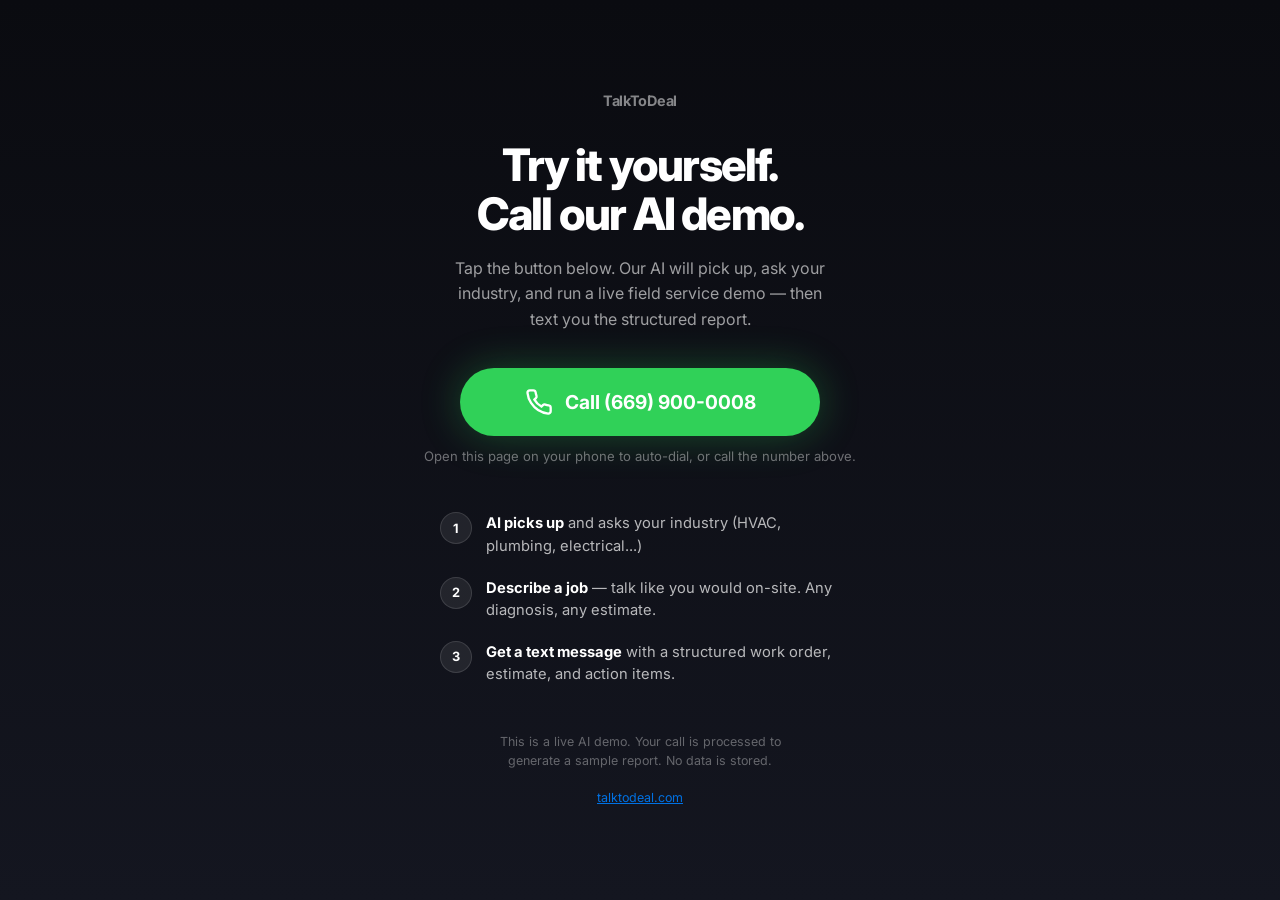
==== call/index.html @ 87e6d884 "Add /call and /how pages + QR codes for business card - /call: Phone AI demo page - auto-dials on mo" ====
<!DOCTYPE html>
<html lang="en">
<head>
  <meta charset="UTF-8">
  <meta name="viewport" content="width=device-width, initial-scale=1.0">
  <title>Try TalkToDeal — Live AI Demo Call</title>
  <link rel="canonical" href="https://talktodeal.com/call">
  <link rel="preconnect" href="https://fonts.googleapis.com">
  <link rel="preconnect" href="https://fonts.gstatic.com" crossorigin>
  <link href="https://fonts.googleapis.com/css2?family=Inter:wght@400;600;700;800&display=swap" rel="stylesheet">
  <style>
    :root {
      --accent: #0071e3;
      --green: #30d158;
    }
    * { box-sizing: border-box; margin: 0; }
    body {
      font-family: "Inter", sans-serif;
      min-height: 100dvh;
      display: flex;
      flex-direction: column;
      align-items: center;
      justify-content: center;
      padding: 24px;
      background: linear-gradient(180deg, #0a0b10 0%, #141620 100%);
      color: #fff;
      text-align: center;
    }
    .logo { font-size: 0.9rem; font-weight: 700; opacity: 0.5; margin-bottom: 32px; letter-spacing: -0.02em; }
    h1 { font-size: clamp(1.8rem, 6vw, 2.8rem); font-weight: 800; letter-spacing: -0.04em; line-height: 1.1; margin-bottom: 16px; }
    .sub { font-size: 1rem; color: rgba(255,255,255,0.6); max-width: 38ch; line-height: 1.6; margin-bottom: 36px; }

    .call-btn {
      display: flex; align-items: center; justify-content: center; gap: 12px;
      width: min(100%, 360px); padding: 20px 32px;
      background: var(--green); color: #fff;
      border-radius: 999px; font-size: 1.2rem; font-weight: 700;
      text-decoration: none;
      box-shadow: 0 0 40px rgba(48, 209, 88, 0.3);
      transition: transform 0.15s, box-shadow 0.15s;
    }
    .call-btn:active { transform: scale(0.97); }
    .call-btn svg { width: 28px; height: 28px; }

    .steps { margin-top: 48px; display: grid; gap: 20px; width: min(100%, 400px); text-align: left; }
    .step { display: flex; gap: 14px; align-items: flex-start; }
    .step-num {
      width: 32px; height: 32px; border-radius: 50%;
      background: rgba(255,255,255,0.08); border: 1px solid rgba(255,255,255,0.12);
      display: grid; place-items: center;
      font-size: 0.8rem; font-weight: 700; flex-shrink: 0;
    }
    .step-text { font-size: 0.92rem; color: rgba(255,255,255,0.7); line-height: 1.5; }
    .step-text strong { color: #fff; }

    .footer-note {
      margin-top: 48px; font-size: 0.78rem; color: rgba(255,255,255,0.35);
      max-width: 42ch; line-height: 1.5;
    }

    /* Auto-dial on mobile */
    @media (max-width: 768px) {
      .desktop-note { display: none; }
    }
    @media (min-width: 769px) {
      .mobile-note { display: none; }
    }
  </style>
  <!-- Auto-dial on mobile after 1.5s delay -->
  <script>
    // CONFIG: Change this number when your AI demo line is ready
    window.DEMO_PHONE = "+16699000008";

    document.addEventListener("DOMContentLoaded", function() {
      var isMobile = /iPhone|iPad|iPod|Android/i.test(navigator.userAgent);
      if (isMobile) {
        setTimeout(function() {
          window.location.href = "tel:" + window.DEMO_PHONE;
        }, 1500);
      }
    });
  </script>
</head>
<body>
  <div class="logo">TalkToDeal</div>

  <h1>Try it yourself.<br>Call our AI demo.</h1>

  <p class="sub">
    Tap the button below. Our AI will pick up, ask your industry, and run a live field service demo — then text you the structured report.
  </p>

  <a class="call-btn" id="callBtn" href="tel:+16699000008">
    <svg viewBox="0 0 24 24" fill="none" stroke="currentColor" stroke-width="2">
      <path d="M22 16.92v3a2 2 0 01-2.18 2 19.79 19.79 0 01-8.63-3.07 19.5 19.5 0 01-6-6 19.79 19.79 0 01-3.07-8.67A2 2 0 014.11 2h3a2 2 0 012 1.72c.127.96.361 1.903.7 2.81a2 2 0 01-.45 2.11L8.09 9.91a16 16 0 006 6l1.27-1.27a2 2 0 012.11-.45c.907.339 1.85.573 2.81.7A2 2 0 0122 16.92z"/>
    </svg>
    Call (669) 900-0008
  </a>

  <p class="mobile-note" style="margin-top:12px; font-size:0.82rem; color:rgba(255,255,255,0.4);">
    Dialing automatically...
  </p>
  <p class="desktop-note" style="margin-top:12px; font-size:0.82rem; color:rgba(255,255,255,0.4);">
    Open this page on your phone to auto-dial, or call the number above.
  </p>

  <div class="steps">
    <div class="step">
      <div class="step-num">1</div>
      <div class="step-text"><strong>AI picks up</strong> and asks your industry (HVAC, plumbing, electrical...)</div>
    </div>
    <div class="step">
      <div class="step-num">2</div>
      <div class="step-text"><strong>Describe a job</strong> — talk like you would on-site. Any diagnosis, any estimate.</div>
    </div>
    <div class="step">
      <div class="step-num">3</div>
      <div class="step-text"><strong>Get a text message</strong> with a structured work order, estimate, and action items.</div>
    </div>
  </div>

  <p class="footer-note">
    This is a live AI demo. Your call is processed to generate a sample report. No data is stored.
    <br><br>
    <a href="https://talktodeal.com" style="color:var(--accent);">talktodeal.com</a>
  </p>
</body>
</html>
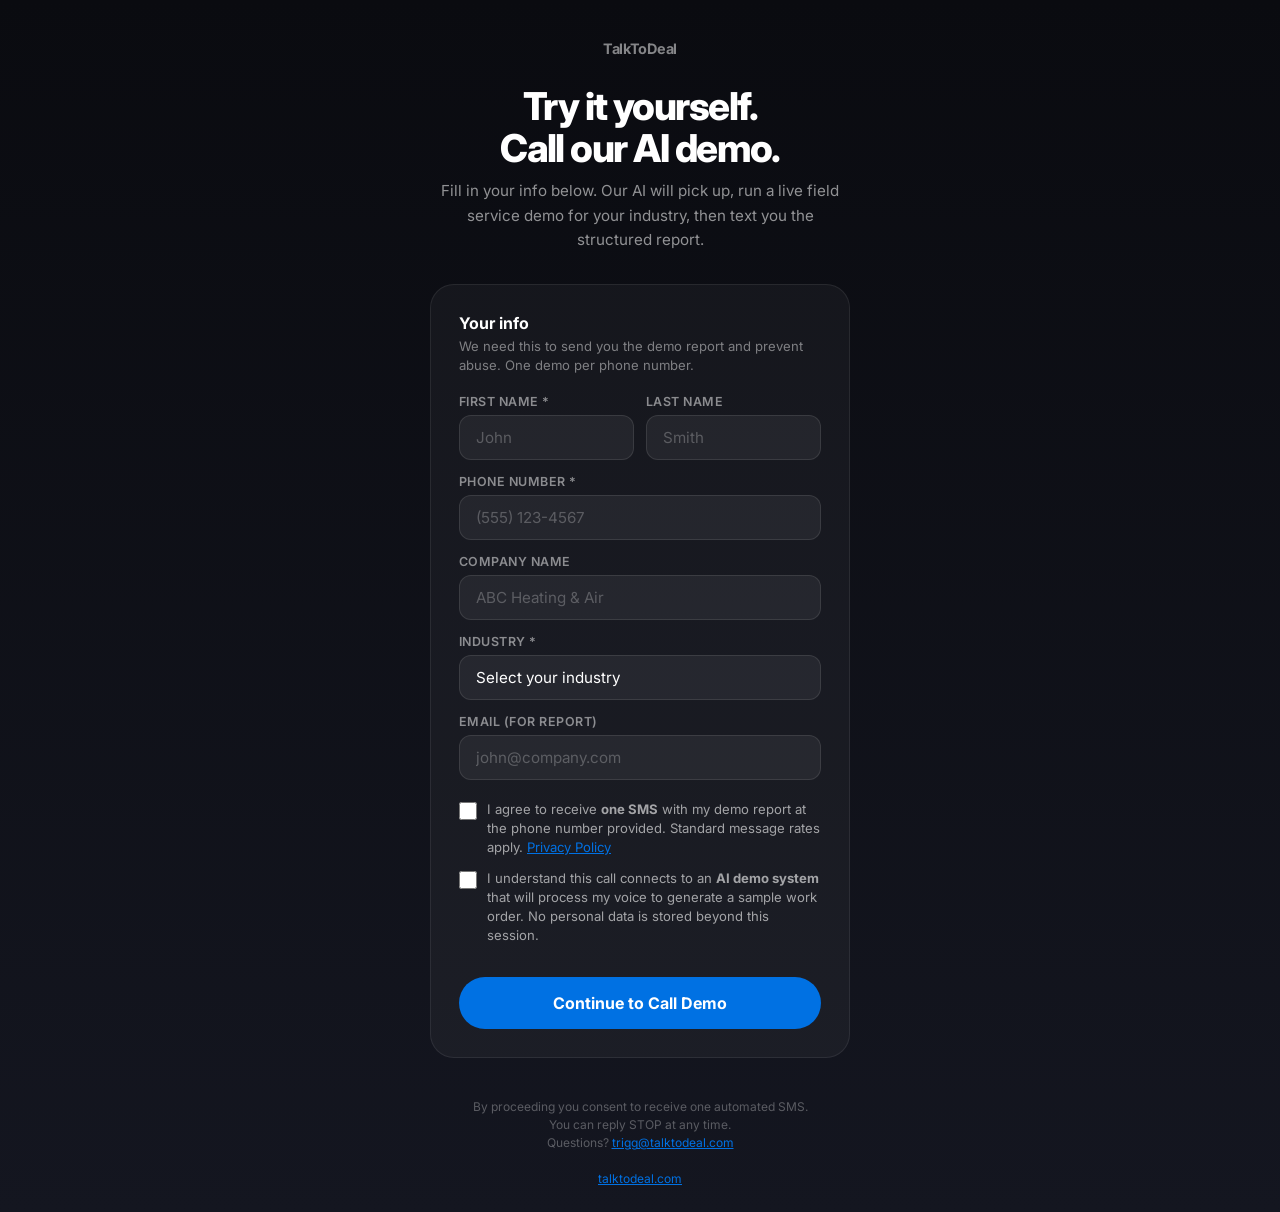
==== commit 4f97a369: "Add anti-abuse gate to /call demo page - Collect name, phone, company, industry, email before allowi" ====
--- a/call/index.html
+++ b/call/index.html
@@ -7,122 +7,441 @@
   <link rel="canonical" href="https://talktodeal.com/call">
   <link rel="preconnect" href="https://fonts.googleapis.com">
   <link rel="preconnect" href="https://fonts.gstatic.com" crossorigin>
-  <link href="https://fonts.googleapis.com/css2?family=Inter:wght@400;600;700;800&display=swap" rel="stylesheet">
+  <link href="https://fonts.googleapis.com/css2?family=Inter:wght@400;500;600;700;800&display=swap" rel="stylesheet">
   <style>
-    :root {
-      --accent: #0071e3;
-      --green: #30d158;
-    }
+    :root { --accent: #0071e3; --green: #30d158; --red: #ff453a; }
     * { box-sizing: border-box; margin: 0; }
     body {
       font-family: "Inter", sans-serif;
       min-height: 100dvh;
-      display: flex;
-      flex-direction: column;
-      align-items: center;
-      justify-content: center;
+      display: flex; flex-direction: column; align-items: center;
       padding: 24px;
       background: linear-gradient(180deg, #0a0b10 0%, #141620 100%);
       color: #fff;
-      text-align: center;
-    }
-    .logo { font-size: 0.9rem; font-weight: 700; opacity: 0.5; margin-bottom: 32px; letter-spacing: -0.02em; }
-    h1 { font-size: clamp(1.8rem, 6vw, 2.8rem); font-weight: 800; letter-spacing: -0.04em; line-height: 1.1; margin-bottom: 16px; }
-    .sub { font-size: 1rem; color: rgba(255,255,255,0.6); max-width: 38ch; line-height: 1.6; margin-bottom: 36px; }
+    }
+
+    .logo { font-size: 0.9rem; font-weight: 700; opacity: 0.5; margin: 16px 0 28px; letter-spacing: -0.02em; }
+    .page-title { font-size: clamp(1.6rem, 5vw, 2.4rem); font-weight: 800; letter-spacing: -0.04em; line-height: 1.1; text-align: center; margin-bottom: 10px; }
+    .page-sub { font-size: 0.95rem; color: rgba(255,255,255,0.55); max-width: 40ch; text-align: center; line-height: 1.6; margin-bottom: 32px; }
+
+    /* ─── Form ─── */
+    .gate-form {
+      width: min(100%, 420px);
+      background: rgba(255,255,255,0.04);
+      border: 1px solid rgba(255,255,255,0.08);
+      border-radius: 24px;
+      padding: 28px;
+    }
+
+    .form-title { font-size: 1rem; font-weight: 700; margin-bottom: 4px; }
+    .form-sub { font-size: 0.82rem; color: rgba(255,255,255,0.45); margin-bottom: 20px; line-height: 1.4; }
+
+    .field { margin-bottom: 14px; }
+    .field label {
+      display: block; font-size: 0.78rem; font-weight: 600;
+      color: rgba(255,255,255,0.5); margin-bottom: 6px;
+      text-transform: uppercase; letter-spacing: 0.04em;
+    }
+    .field input, .field select {
+      width: 100%; padding: 12px 16px;
+      background: rgba(255,255,255,0.06);
+      border: 1px solid rgba(255,255,255,0.1);
+      border-radius: 12px; color: #fff;
+      font-family: inherit; font-size: 0.95rem;
+      outline: none; transition: border-color 0.2s;
+    }
+    .field input::placeholder { color: rgba(255,255,255,0.25); }
+    .field input:focus, .field select:focus { border-color: var(--accent); }
+    .field select { appearance: none; cursor: pointer; }
+    .field select option { background: #1a1d27; color: #fff; }
+
+    .field-row { display: grid; grid-template-columns: 1fr 1fr; gap: 12px; }
+
+    .field-error { border-color: var(--red) !important; }
+    .error-text { font-size: 0.75rem; color: var(--red); margin-top: 4px; display: none; }
+
+    /* Consent checkboxes */
+    .consent { margin-top: 20px; }
+    .consent-item {
+      display: flex; gap: 10px; align-items: flex-start;
+      margin-bottom: 12px; cursor: pointer;
+    }
+    .consent-item input[type="checkbox"] {
+      width: 18px; height: 18px; margin-top: 2px;
+      accent-color: var(--accent); flex-shrink: 0; cursor: pointer;
+    }
+    .consent-item span {
+      font-size: 0.82rem; color: rgba(255,255,255,0.6); line-height: 1.45;
+    }
+    .consent-item a { color: var(--accent); text-decoration: underline; }
+
+    /* Submit button */
+    .submit-btn {
+      width: 100%; margin-top: 20px; padding: 16px;
+      background: var(--accent); color: #fff;
+      border: none; border-radius: 999px;
+      font-family: inherit; font-size: 1rem; font-weight: 700;
+      cursor: pointer; transition: opacity 0.2s, transform 0.15s;
+    }
+    .submit-btn:hover { opacity: 0.9; }
+    .submit-btn:active { transform: scale(0.98); }
+    .submit-btn:disabled { opacity: 0.4; cursor: not-allowed; }
+
+    /* ─── Call screen (hidden by default) ─── */
+    .call-screen { display: none; text-align: center; width: min(100%, 420px); }
+    .call-screen.active { display: block; }
 
     .call-btn {
       display: flex; align-items: center; justify-content: center; gap: 12px;
-      width: min(100%, 360px); padding: 20px 32px;
+      width: 100%; padding: 20px 32px; margin-top: 24px;
       background: var(--green); color: #fff;
-      border-radius: 999px; font-size: 1.2rem; font-weight: 700;
+      border-radius: 999px; font-size: 1.15rem; font-weight: 700;
       text-decoration: none;
-      box-shadow: 0 0 40px rgba(48, 209, 88, 0.3);
-      transition: transform 0.15s, box-shadow 0.15s;
+      box-shadow: 0 0 40px rgba(48, 209, 88, 0.25);
+      transition: transform 0.15s;
     }
     .call-btn:active { transform: scale(0.97); }
-    .call-btn svg { width: 28px; height: 28px; }
-
-    .steps { margin-top: 48px; display: grid; gap: 20px; width: min(100%, 400px); text-align: left; }
-    .step { display: flex; gap: 14px; align-items: flex-start; }
+    .call-btn svg { width: 26px; height: 26px; }
+
+    .call-info { margin-top: 20px; font-size: 0.85rem; color: rgba(255,255,255,0.5); line-height: 1.5; }
+
+    .steps { margin-top: 36px; display: grid; gap: 18px; text-align: left; }
+    .step { display: flex; gap: 12px; align-items: flex-start; }
     .step-num {
-      width: 32px; height: 32px; border-radius: 50%;
-      background: rgba(255,255,255,0.08); border: 1px solid rgba(255,255,255,0.12);
+      width: 28px; height: 28px; border-radius: 50%;
+      background: rgba(255,255,255,0.08); border: 1px solid rgba(255,255,255,0.1);
       display: grid; place-items: center;
-      font-size: 0.8rem; font-weight: 700; flex-shrink: 0;
-    }
-    .step-text { font-size: 0.92rem; color: rgba(255,255,255,0.7); line-height: 1.5; }
+      font-size: 0.75rem; font-weight: 700; flex-shrink: 0;
+    }
+    .step-text { font-size: 0.88rem; color: rgba(255,255,255,0.6); line-height: 1.45; }
     .step-text strong { color: #fff; }
 
+    /* ─── Rate limit screen ─── */
+    .limit-screen { display: none; text-align: center; width: min(100%, 420px); }
+    .limit-screen.active { display: block; }
+    .limit-icon { font-size: 3rem; margin-bottom: 16px; }
+    .limit-text { font-size: 0.95rem; color: rgba(255,255,255,0.6); line-height: 1.6; }
+    .limit-timer { font-size: 1.4rem; font-weight: 800; color: var(--accent); margin-top: 12px; }
+
+    /* Footer */
     .footer-note {
-      margin-top: 48px; font-size: 0.78rem; color: rgba(255,255,255,0.35);
-      max-width: 42ch; line-height: 1.5;
-    }
-
-    /* Auto-dial on mobile */
-    @media (max-width: 768px) {
-      .desktop-note { display: none; }
-    }
-    @media (min-width: 769px) {
-      .mobile-note { display: none; }
-    }
+      margin-top: 40px; font-size: 0.75rem; color: rgba(255,255,255,0.3);
+      max-width: 42ch; line-height: 1.5; text-align: center;
+    }
+    .footer-note a { color: var(--accent); }
+
+    /* Hide form when call screen active */
+    .gate-form.hidden { display: none; }
   </style>
-  <!-- Auto-dial on mobile after 1.5s delay -->
-  <script>
-    // CONFIG: Change this number when your AI demo line is ready
-    window.DEMO_PHONE = "+16699000008";
-
-    document.addEventListener("DOMContentLoaded", function() {
-      var isMobile = /iPhone|iPad|iPod|Android/i.test(navigator.userAgent);
-      if (isMobile) {
-        setTimeout(function() {
-          window.location.href = "tel:" + window.DEMO_PHONE;
-        }, 1500);
-      }
-    });
-  </script>
 </head>
 <body>
   <div class="logo">TalkToDeal</div>
-
-  <h1>Try it yourself.<br>Call our AI demo.</h1>
-
-  <p class="sub">
-    Tap the button below. Our AI will pick up, ask your industry, and run a live field service demo — then text you the structured report.
+  <h1 class="page-title">Try it yourself.<br>Call our AI demo.</h1>
+  <p class="page-sub">
+    Fill in your info below. Our AI will pick up, run a live field service demo for your industry, then text you the structured report.
   </p>
 
-  <a class="call-btn" id="callBtn" href="tel:+16699000008">
-    <svg viewBox="0 0 24 24" fill="none" stroke="currentColor" stroke-width="2">
-      <path d="M22 16.92v3a2 2 0 01-2.18 2 19.79 19.79 0 01-8.63-3.07 19.5 19.5 0 01-6-6 19.79 19.79 0 01-3.07-8.67A2 2 0 014.11 2h3a2 2 0 012 1.72c.127.96.361 1.903.7 2.81a2 2 0 01-.45 2.11L8.09 9.91a16 16 0 006 6l1.27-1.27a2 2 0 012.11-.45c.907.339 1.85.573 2.81.7A2 2 0 0122 16.92z"/>
-    </svg>
-    Call (669) 900-0008
-  </a>
-
-  <p class="mobile-note" style="margin-top:12px; font-size:0.82rem; color:rgba(255,255,255,0.4);">
-    Dialing automatically...
-  </p>
-  <p class="desktop-note" style="margin-top:12px; font-size:0.82rem; color:rgba(255,255,255,0.4);">
-    Open this page on your phone to auto-dial, or call the number above.
-  </p>
-
-  <div class="steps">
-    <div class="step">
-      <div class="step-num">1</div>
-      <div class="step-text"><strong>AI picks up</strong> and asks your industry (HVAC, plumbing, electrical...)</div>
+  <!-- ═══ Gate Form ═══ -->
+  <div class="gate-form" id="gateForm">
+    <div class="form-title">Your info</div>
+    <div class="form-sub">We need this to send you the demo report and prevent abuse. One demo per phone number.</div>
+
+    <form id="demoForm" novalidate>
+      <div class="field-row">
+        <div class="field">
+          <label for="firstName">First Name *</label>
+          <input type="text" id="firstName" placeholder="John" required autocomplete="given-name">
+        </div>
+        <div class="field">
+          <label for="lastName">Last Name</label>
+          <input type="text" id="lastName" placeholder="Smith" autocomplete="family-name">
+        </div>
+      </div>
+
+      <div class="field">
+        <label for="phone">Phone Number *</label>
+        <input type="tel" id="phone" placeholder="(555) 123-4567" required autocomplete="tel">
+        <div class="error-text" id="phoneError">Please enter a valid US phone number</div>
+      </div>
+
+      <div class="field">
+        <label for="company">Company Name</label>
+        <input type="text" id="company" placeholder="ABC Heating & Air" autocomplete="organization">
+      </div>
+
+      <div class="field">
+        <label for="industry">Industry *</label>
+        <select id="industry" required>
+          <option value="" disabled selected>Select your industry</option>
+          <option value="hvac">HVAC</option>
+          <option value="plumbing">Plumbing</option>
+          <option value="electrical">Electrical</option>
+          <option value="roofing">Roofing</option>
+          <option value="property-mgmt">Property Management</option>
+          <option value="general-contractor">General Contractor</option>
+          <option value="other">Other Field Service</option>
+        </select>
+      </div>
+
+      <div class="field">
+        <label for="email">Email (for report)</label>
+        <input type="email" id="email" placeholder="john@company.com" autocomplete="email">
+      </div>
+
+      <div class="consent">
+        <label class="consent-item">
+          <input type="checkbox" id="consentSms" required>
+          <span>I agree to receive <strong>one SMS</strong> with my demo report at the phone number provided. Standard message rates apply. <a href="https://talktodeal.com/privacy" target="_blank">Privacy Policy</a></span>
+        </label>
+        <label class="consent-item">
+          <input type="checkbox" id="consentCall" required>
+          <span>I understand this call connects to an <strong>AI demo system</strong> that will process my voice to generate a sample work order. No personal data is stored beyond this session.</span>
+        </label>
+      </div>
+
+      <button type="submit" class="submit-btn" id="submitBtn">Continue to Call Demo</button>
+    </form>
+  </div>
+
+  <!-- ═══ Call Screen (shown after form) ═══ -->
+  <div class="call-screen" id="callScreen">
+    <p style="font-size:0.85rem; color:var(--green); font-weight:600; margin-bottom:4px;">
+      &#10003; Verified — you're ready to go
+    </p>
+    <p id="welcomeMsg" style="font-size:0.95rem; color:rgba(255,255,255,0.7); margin-bottom:8px;"></p>
+
+    <a class="call-btn" id="callBtn" href="tel:+16699000008">
+      <svg viewBox="0 0 24 24" fill="none" stroke="currentColor" stroke-width="2">
+        <path d="M22 16.92v3a2 2 0 01-2.18 2 19.79 19.79 0 01-8.63-3.07 19.5 19.5 0 01-6-6 19.79 19.79 0 01-3.07-8.67A2 2 0 014.11 2h3a2 2 0 012 1.72c.127.96.361 1.903.7 2.81a2 2 0 01-.45 2.11L8.09 9.91a16 16 0 006 6l1.27-1.27a2 2 0 012.11-.45c.907.339 1.85.573 2.81.7A2 2 0 0122 16.92z"/>
+      </svg>
+      Call (669) 900-0008
+    </a>
+
+    <div class="call-info">
+      <p>The AI will greet you by name and tailor the demo to <strong id="industryName">your industry</strong>.</p>
+      <p style="margin-top:8px;">Your report will be sent via SMS to <strong id="phoneDisplay"></strong>.</p>
     </div>
-    <div class="step">
-      <div class="step-num">2</div>
-      <div class="step-text"><strong>Describe a job</strong> — talk like you would on-site. Any diagnosis, any estimate.</div>
-    </div>
-    <div class="step">
-      <div class="step-num">3</div>
-      <div class="step-text"><strong>Get a text message</strong> with a structured work order, estimate, and action items.</div>
+
+    <div class="steps">
+      <div class="step">
+        <div class="step-num">1</div>
+        <div class="step-text"><strong>AI picks up</strong> — greets you and confirms your industry</div>
+      </div>
+      <div class="step">
+        <div class="step-num">2</div>
+        <div class="step-text"><strong>Describe a job</strong> — talk like you would on-site. Any diagnosis, any estimate.</div>
+      </div>
+      <div class="step">
+        <div class="step-num">3</div>
+        <div class="step-text"><strong>Get a text</strong> — structured work order, estimate, and action items sent to your phone.</div>
+      </div>
     </div>
   </div>
 
+  <!-- ═══ Rate Limit Screen ═══ -->
+  <div class="limit-screen" id="limitScreen">
+    <div class="limit-icon">&#128274;</div>
+    <h2 style="font-size:1.3rem; font-weight:800; margin-bottom:12px;">Demo already used</h2>
+    <p class="limit-text">
+      This phone number has already been used for a demo call.<br>
+      Each number gets <strong>one free demo</strong> to keep things fair.
+    </p>
+    <div class="limit-timer" id="limitTimer"></div>
+    <p style="margin-top:24px; font-size:0.88rem; color:rgba(255,255,255,0.5);">
+      Want a full walkthrough instead?
+    </p>
+    <a class="call-btn" href="https://calendar.app.google/aU3fdfyDQUxhAjFu5" target="_blank" style="background:var(--accent); margin-top:12px; font-size:1rem;">
+      Book a Live Demo with Our Team
+    </a>
+  </div>
+
   <p class="footer-note">
-    This is a live AI demo. Your call is processed to generate a sample report. No data is stored.
-    <br><br>
-    <a href="https://talktodeal.com" style="color:var(--accent);">talktodeal.com</a>
+    By proceeding you consent to receive one automated SMS. You can reply STOP at any time.
+    <br>Questions? <a href="mailto:trigg@talktodeal.com">trigg@talktodeal.com</a>
+    <br><br><a href="https://talktodeal.com">talktodeal.com</a>
   </p>
+
+  <script>
+    // ═══ CONFIG ═══
+    var DEMO_PHONE = "+16699000008";
+    var COOLDOWN_HOURS = 24;       // One demo per phone per 24h
+    var MAX_DEMOS_PER_PHONE = 1;   // Total demos allowed per phone number
+
+    // ═══ Rate Limiting (localStorage) ═══
+    function getDemoLog() {
+      try { return JSON.parse(localStorage.getItem("ttd_demos") || "{}"); }
+      catch(e) { return {}; }
+    }
+    function saveDemoLog(log) {
+      localStorage.setItem("ttd_demos", JSON.stringify(log));
+    }
+    function normalizePhone(p) {
+      return p.replace(/\D/g, "").slice(-10);
+    }
+    function isPhoneBlocked(phone) {
+      var key = normalizePhone(phone);
+      var log = getDemoLog();
+      if (!log[key]) return false;
+      var entry = log[key];
+      // Check total count
+      if (entry.count >= MAX_DEMOS_PER_PHONE) {
+        var elapsed = Date.now() - entry.lastCall;
+        var cooldownMs = COOLDOWN_HOURS * 3600000;
+        if (elapsed < cooldownMs) return { blocked: true, remaining: cooldownMs - elapsed };
+        // Cooldown passed, allow again but keep count
+        return false;
+      }
+      return false;
+    }
+    function recordDemo(phone) {
+      var key = normalizePhone(phone);
+      var log = getDemoLog();
+      if (!log[key]) log[key] = { count: 0, firstCall: Date.now() };
+      log[key].count++;
+      log[key].lastCall = Date.now();
+      saveDemoLog(log);
+    }
+
+    // ═══ Validation ═══
+    function validatePhone(val) {
+      var digits = val.replace(/\D/g, "");
+      return digits.length === 10 || (digits.length === 11 && digits[0] === "1");
+    }
+    function formatPhone(val) {
+      var d = val.replace(/\D/g, "");
+      if (d.length > 10 && d[0] === "1") d = d.slice(1);
+      if (d.length >= 6) return "(" + d.slice(0,3) + ") " + d.slice(3,6) + "-" + d.slice(6,10);
+      if (d.length >= 3) return "(" + d.slice(0,3) + ") " + d.slice(3);
+      return d;
+    }
+
+    // Auto-format phone input
+    var phoneInput = document.getElementById("phone");
+    phoneInput.addEventListener("input", function() {
+      var pos = this.selectionStart;
+      var oldLen = this.value.length;
+      this.value = formatPhone(this.value);
+      var newLen = this.value.length;
+      this.setSelectionRange(pos + (newLen - oldLen), pos + (newLen - oldLen));
+    });
+
+    // ═══ Industry display names ═══
+    var industryNames = {
+      "hvac": "HVAC",
+      "plumbing": "Plumbing",
+      "electrical": "Electrical",
+      "roofing": "Roofing",
+      "property-mgmt": "Property Management",
+      "general-contractor": "General Contracting",
+      "other": "Field Service"
+    };
+
+    // ═══ Form Submit ═══
+    document.getElementById("demoForm").addEventListener("submit", function(e) {
+      e.preventDefault();
+
+      var firstName = document.getElementById("firstName").value.trim();
+      var phone = document.getElementById("phone").value;
+      var industry = document.getElementById("industry").value;
+      var consentSms = document.getElementById("consentSms").checked;
+      var consentCall = document.getElementById("consentCall").checked;
+
+      // Validate
+      var valid = true;
+      if (!firstName) {
+        document.getElementById("firstName").classList.add("field-error");
+        valid = false;
+      } else {
+        document.getElementById("firstName").classList.remove("field-error");
+      }
+
+      if (!validatePhone(phone)) {
+        document.getElementById("phone").classList.add("field-error");
+        document.getElementById("phoneError").style.display = "block";
+        valid = false;
+      } else {
+        document.getElementById("phone").classList.remove("field-error");
+        document.getElementById("phoneError").style.display = "none";
+      }
+
+      if (!industry) {
+        document.getElementById("industry").classList.add("field-error");
+        valid = false;
+      }
+
+      if (!consentSms || !consentCall) {
+        alert("Please check both consent boxes to continue.");
+        valid = false;
+      }
+
+      if (!valid) return;
+
+      // Check rate limit
+      var blocked = isPhoneBlocked(phone);
+      if (blocked) {
+        showLimitScreen(blocked.remaining);
+        return;
+      }
+
+      // Record this demo
+      recordDemo(phone);
+
+      // Show call screen
+      document.getElementById("gateForm").classList.add("hidden");
+      document.getElementById("callScreen").classList.add("active");
+      document.getElementById("welcomeMsg").textContent =
+        "Hi " + firstName + "! Ready for your " + (industryNames[industry] || "Field Service") + " demo.";
+      document.getElementById("industryName").textContent = industryNames[industry] || "your industry";
+      document.getElementById("phoneDisplay").textContent = formatPhone(phone);
+
+      // Log to console (replace with webhook/API later)
+      console.log("[TalkToDeal Demo Request]", {
+        firstName: firstName,
+        lastName: document.getElementById("lastName").value.trim(),
+        phone: phone,
+        company: document.getElementById("company").value.trim(),
+        industry: industry,
+        email: document.getElementById("email").value.trim(),
+        consentSms: consentSms,
+        consentCall: consentCall,
+        timestamp: new Date().toISOString()
+      });
+
+      // Auto-dial on mobile after short delay
+      var isMobile = /iPhone|iPad|iPod|Android/i.test(navigator.userAgent);
+      if (isMobile) {
+        setTimeout(function() { window.location.href = "tel:" + DEMO_PHONE; }, 1200);
+      }
+    });
+
+    function showLimitScreen(remainingMs) {
+      document.getElementById("gateForm").classList.add("hidden");
+      document.getElementById("limitScreen").classList.add("active");
+
+      if (remainingMs) {
+        var h = Math.floor(remainingMs / 3600000);
+        var m = Math.floor((remainingMs % 3600000) / 60000);
+        document.getElementById("limitTimer").textContent =
+          "Try again in " + h + "h " + m + "m";
+      }
+    }
+
+    // Check if already blocked on page load
+    (function() {
+      var log = getDemoLog();
+      var keys = Object.keys(log);
+      for (var i = 0; i < keys.length; i++) {
+        var entry = log[keys[i]];
+        if (entry.count >= MAX_DEMOS_PER_PHONE) {
+          var elapsed = Date.now() - entry.lastCall;
+          if (elapsed < COOLDOWN_HOURS * 3600000) {
+            // Pre-fill might be blocked, but we don't know which phone yet
+            // Only block after form submit
+            break;
+          }
+        }
+      }
+    })();
+  </script>
 </body>
 </html>
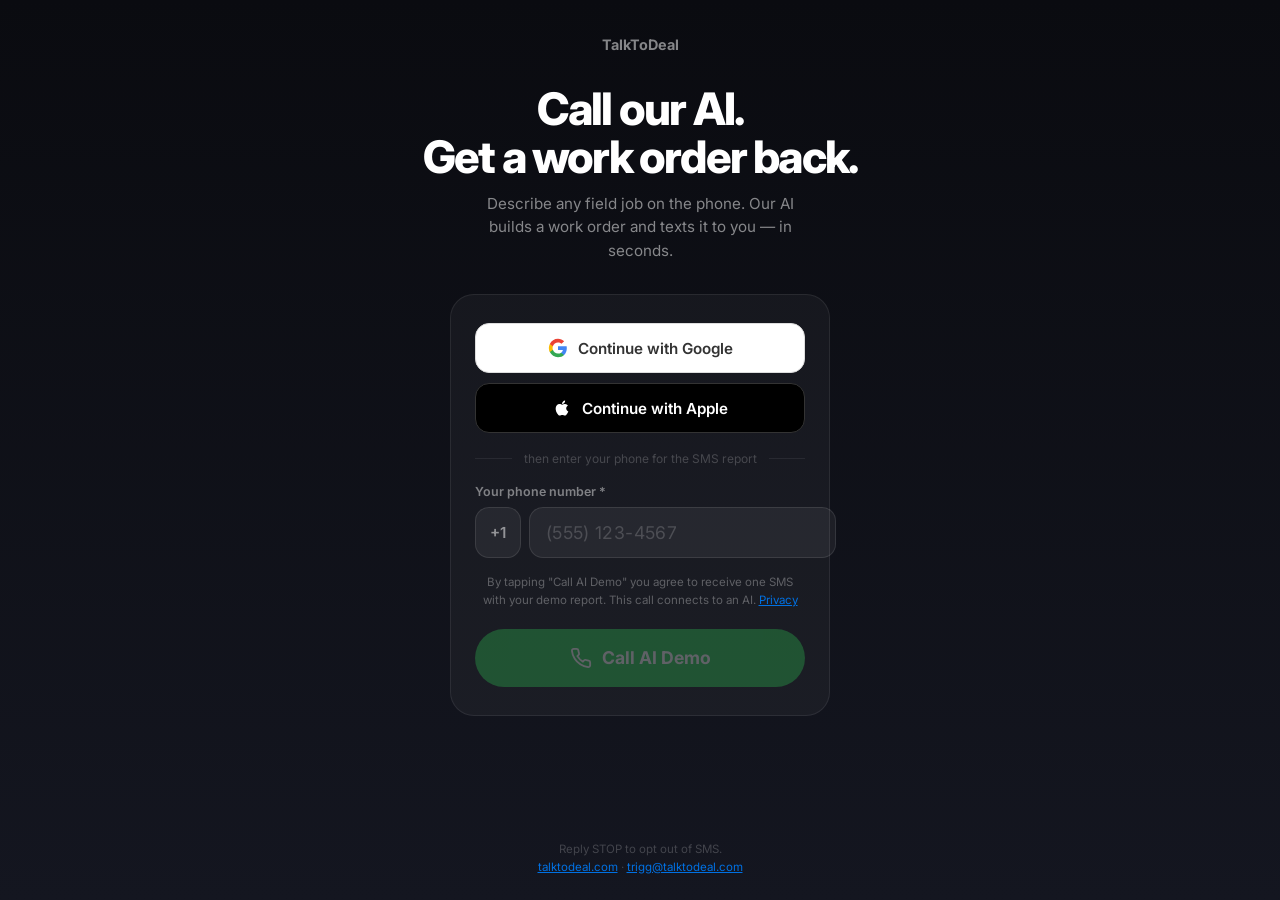
==== commit a81ad445: "refactor: simplify /call page to minimal friction Remove: industry chips, voice recorder, consent ch" ====
--- a/call/index.html
+++ b/call/index.html
@@ -8,8 +8,9 @@
   <link rel="preconnect" href="https://fonts.googleapis.com">
   <link rel="preconnect" href="https://fonts.gstatic.com" crossorigin>
   <link href="https://fonts.googleapis.com/css2?family=Inter:wght@400;500;600;700;800&display=swap" rel="stylesheet">
+  <script src="https://accounts.google.com/gsi/client" async defer></script>
   <style>
-    :root { --accent: #0071e3; --green: #30d158; --red: #ff453a; }
+    :root { --accent: #0071e3; --green: #30d158; --red: #ff453a; --orange: #ff9f0a; }
     * { box-sizing: border-box; margin: 0; }
     body {
       font-family: "Inter", sans-serif;
@@ -19,429 +20,386 @@
       background: linear-gradient(180deg, #0a0b10 0%, #141620 100%);
       color: #fff;
     }
-
-    .logo { font-size: 0.9rem; font-weight: 700; opacity: 0.5; margin: 16px 0 28px; letter-spacing: -0.02em; }
-    .page-title { font-size: clamp(1.6rem, 5vw, 2.4rem); font-weight: 800; letter-spacing: -0.04em; line-height: 1.1; text-align: center; margin-bottom: 10px; }
-    .page-sub { font-size: 0.95rem; color: rgba(255,255,255,0.55); max-width: 40ch; text-align: center; line-height: 1.6; margin-bottom: 32px; }
-
-    /* ─── Form ─── */
-    .gate-form {
-      width: min(100%, 420px);
+    .logo { font-size: 0.9rem; font-weight: 700; opacity: 0.5; margin: 12px 0 32px; }
+    h1 { font-size: clamp(1.8rem, 6vw, 2.8rem); font-weight: 800; letter-spacing: -0.04em; line-height: 1.08; text-align: center; margin-bottom: 10px; }
+    .page-sub { font-size: 0.95rem; color: rgba(255,255,255,0.5); max-width: 34ch; text-align: center; line-height: 1.55; margin-bottom: 32px; }
+
+    /* ─── Card ─── */
+    .card {
+      width: min(100%, 380px);
       background: rgba(255,255,255,0.04);
       border: 1px solid rgba(255,255,255,0.08);
-      border-radius: 24px;
-      padding: 28px;
-    }
-
-    .form-title { font-size: 1rem; font-weight: 700; margin-bottom: 4px; }
-    .form-sub { font-size: 0.82rem; color: rgba(255,255,255,0.45); margin-bottom: 20px; line-height: 1.4; }
-
-    .field { margin-bottom: 14px; }
-    .field label {
-      display: block; font-size: 0.78rem; font-weight: 600;
-      color: rgba(255,255,255,0.5); margin-bottom: 6px;
-      text-transform: uppercase; letter-spacing: 0.04em;
-    }
-    .field input, .field select {
-      width: 100%; padding: 12px 16px;
+      border-radius: 24px; padding: 28px 24px;
+    }
+
+    /* ─── Social login ─── */
+    .social-btns { display: grid; gap: 10px; }
+    .social-btn {
+      display: flex; align-items: center; justify-content: center; gap: 10px;
+      width: 100%; padding: 14px 16px;
+      border-radius: 14px; border: 1px solid rgba(255,255,255,0.12);
       background: rgba(255,255,255,0.06);
-      border: 1px solid rgba(255,255,255,0.1);
-      border-radius: 12px; color: #fff;
-      font-family: inherit; font-size: 0.95rem;
-      outline: none; transition: border-color 0.2s;
-    }
-    .field input::placeholder { color: rgba(255,255,255,0.25); }
-    .field input:focus, .field select:focus { border-color: var(--accent); }
-    .field select { appearance: none; cursor: pointer; }
-    .field select option { background: #1a1d27; color: #fff; }
-
-    .field-row { display: grid; grid-template-columns: 1fr 1fr; gap: 12px; }
-
-    .field-error { border-color: var(--red) !important; }
-    .error-text { font-size: 0.75rem; color: var(--red); margin-top: 4px; display: none; }
-
-    /* Consent checkboxes */
-    .consent { margin-top: 20px; }
-    .consent-item {
-      display: flex; gap: 10px; align-items: flex-start;
-      margin-bottom: 12px; cursor: pointer;
-    }
-    .consent-item input[type="checkbox"] {
-      width: 18px; height: 18px; margin-top: 2px;
-      accent-color: var(--accent); flex-shrink: 0; cursor: pointer;
-    }
-    .consent-item span {
-      font-size: 0.82rem; color: rgba(255,255,255,0.6); line-height: 1.45;
-    }
-    .consent-item a { color: var(--accent); text-decoration: underline; }
-
-    /* Submit button */
-    .submit-btn {
-      width: 100%; margin-top: 20px; padding: 16px;
-      background: var(--accent); color: #fff;
+      color: #fff; font-family: inherit; font-size: 0.95rem; font-weight: 600;
+      cursor: pointer; transition: background 0.2s;
+    }
+    .social-btn:hover { background: rgba(255,255,255,0.1); }
+    .social-btn svg { width: 20px; height: 20px; flex-shrink: 0; }
+    .social-btn.google { background: #fff; color: #333; border-color: #ddd; }
+    .social-btn.google:hover { background: #f5f5f5; }
+    .social-btn.apple { background: #000; border-color: #333; }
+
+    /* ─── User badge ─── */
+    .user-badge {
+      display: none; align-items: center; gap: 10px;
+      padding: 12px 14px; border-radius: 14px;
+      background: rgba(48, 209, 88, 0.08); border: 1px solid rgba(48, 209, 88, 0.2);
+    }
+    .user-badge.active { display: flex; }
+    .user-avatar {
+      width: 36px; height: 36px; border-radius: 50%; background: rgba(255,255,255,0.1);
+      display: grid; place-items: center; font-size: 0.85rem; font-weight: 700; flex-shrink: 0;
+      overflow: hidden;
+    }
+    .user-avatar img { width: 100%; height: 100%; object-fit: cover; }
+    .user-info { flex: 1; min-width: 0; }
+    .user-name { font-size: 0.9rem; font-weight: 600; }
+    .user-email { font-size: 0.75rem; color: rgba(255,255,255,0.4); overflow: hidden; text-overflow: ellipsis; white-space: nowrap; }
+
+    .divider {
+      display: flex; align-items: center; gap: 12px;
+      margin: 18px 0; font-size: 0.75rem; color: rgba(255,255,255,0.2);
+    }
+    .divider::before, .divider::after {
+      content: ""; flex: 1; height: 1px; background: rgba(255,255,255,0.07);
+    }
+
+    /* ─── Phone ─── */
+    .phone-label { font-size: 0.78rem; font-weight: 600; color: rgba(255,255,255,0.45); margin-bottom: 8px; }
+    .phone-row { display: flex; gap: 8px; }
+    .phone-prefix {
+      padding: 14px; border-radius: 14px;
+      background: rgba(255,255,255,0.06); border: 1px solid rgba(255,255,255,0.1);
+      color: rgba(255,255,255,0.5); font-size: 0.95rem; font-weight: 600;
+      display: grid; place-items: center;
+    }
+    .phone-input {
+      flex: 1; padding: 14px 16px; border-radius: 14px;
+      background: rgba(255,255,255,0.06); border: 1px solid rgba(255,255,255,0.1);
+      color: #fff; font-family: inherit; font-size: 1.1rem; font-weight: 600;
+      letter-spacing: 0.02em; outline: none; transition: border-color 0.2s;
+    }
+    .phone-input::placeholder { color: rgba(255,255,255,0.18); font-weight: 400; }
+    .phone-input:focus { border-color: var(--accent); }
+    .phone-input.error { border-color: var(--red); animation: shake 0.4s; }
+    @keyframes shake {
+      0%,100%{transform:translateX(0)} 25%{transform:translateX(-6px)} 75%{transform:translateX(6px)}
+    }
+
+    /* ─── Consent (inline) ─── */
+    .consent-text {
+      margin-top: 16px;
+      font-size: 0.72rem; color: rgba(255,255,255,0.3); line-height: 1.5; text-align: center;
+    }
+    .consent-text a { color: var(--accent); }
+
+    /* ─── Call Button ─── */
+    .go-btn {
+      width: 100%; padding: 18px; margin-top: 20px;
+      background: var(--green); color: #fff;
       border: none; border-radius: 999px;
-      font-family: inherit; font-size: 1rem; font-weight: 700;
+      font-family: inherit; font-size: 1.1rem; font-weight: 700;
       cursor: pointer; transition: opacity 0.2s, transform 0.15s;
-    }
-    .submit-btn:hover { opacity: 0.9; }
-    .submit-btn:active { transform: scale(0.98); }
-    .submit-btn:disabled { opacity: 0.4; cursor: not-allowed; }
-
-    /* ─── Call screen (hidden by default) ─── */
-    .call-screen { display: none; text-align: center; width: min(100%, 420px); }
+      box-shadow: 0 0 40px rgba(48,209,88,0.2);
+      display: flex; align-items: center; justify-content: center; gap: 10px;
+    }
+    .go-btn:active { transform: scale(0.97); }
+    .go-btn:disabled { opacity: 0.3; cursor: not-allowed; box-shadow: none; }
+    .go-btn svg { width: 22px; height: 22px; }
+
+    /* ─── Call Screen ─── */
+    .call-screen { display: none; text-align: center; width: min(100%, 380px); }
     .call-screen.active { display: block; }
+
+    .call-ready-icon {
+      width: 72px; height: 72px; border-radius: 50%;
+      background: rgba(48,209,88,0.12);
+      display: grid; place-items: center;
+      margin: 0 auto 16px; color: var(--green);
+    }
 
     .call-btn {
       display: flex; align-items: center; justify-content: center; gap: 12px;
-      width: 100%; padding: 20px 32px; margin-top: 24px;
+      width: 100%; padding: 20px; margin-top: 24px;
       background: var(--green); color: #fff;
-      border-radius: 999px; font-size: 1.15rem; font-weight: 700;
+      border-radius: 999px; font-size: 1.2rem; font-weight: 700;
       text-decoration: none;
-      box-shadow: 0 0 40px rgba(48, 209, 88, 0.25);
+      box-shadow: 0 0 50px rgba(48,209,88,0.25);
       transition: transform 0.15s;
     }
-    .call-btn:active { transform: scale(0.97); }
-    .call-btn svg { width: 26px; height: 26px; }
-
-    .call-info { margin-top: 20px; font-size: 0.85rem; color: rgba(255,255,255,0.5); line-height: 1.5; }
-
-    .steps { margin-top: 36px; display: grid; gap: 18px; text-align: left; }
-    .step { display: flex; gap: 12px; align-items: flex-start; }
+    .call-btn:active { transform: scale(0.96); }
+    .call-btn svg { width: 24px; height: 24px; }
+
+    .call-info {
+      margin-top: 16px; font-size: 0.82rem; color: rgba(255,255,255,0.4); line-height: 1.5;
+    }
+
+    .steps { margin-top: 32px; display: grid; gap: 12px; text-align: left; }
+    .step { display: flex; gap: 10px; align-items: center; }
     .step-num {
       width: 28px; height: 28px; border-radius: 50%;
-      background: rgba(255,255,255,0.08); border: 1px solid rgba(255,255,255,0.1);
+      background: rgba(255,255,255,0.06); border: 1px solid rgba(255,255,255,0.08);
+      display: grid; place-items: center; font-size: 0.72rem; font-weight: 700; flex-shrink: 0;
+    }
+    .step-text { font-size: 0.88rem; color: rgba(255,255,255,0.55); }
+    .step-text strong { color: #fff; }
+
+    /* ─── Limit Screen ─── */
+    .limit-screen { display: none; text-align: center; width: min(100%, 380px); }
+    .limit-screen.active { display: block; }
+    .limit-icon {
+      width: 72px; height: 72px; border-radius: 50%;
+      background: rgba(255,159,10,0.1);
       display: grid; place-items: center;
-      font-size: 0.75rem; font-weight: 700; flex-shrink: 0;
-    }
-    .step-text { font-size: 0.88rem; color: rgba(255,255,255,0.6); line-height: 1.45; }
-    .step-text strong { color: #fff; }
-
-    /* ─── Rate limit screen ─── */
-    .limit-screen { display: none; text-align: center; width: min(100%, 420px); }
-    .limit-screen.active { display: block; }
-    .limit-icon { font-size: 3rem; margin-bottom: 16px; }
-    .limit-text { font-size: 0.95rem; color: rgba(255,255,255,0.6); line-height: 1.6; }
-    .limit-timer { font-size: 1.4rem; font-weight: 800; color: var(--accent); margin-top: 12px; }
+      margin: 0 auto 16px; font-size: 2rem;
+    }
+    .limit-btn {
+      display: inline-flex; align-items: center; gap: 8px;
+      padding: 16px 32px; margin-top: 24px;
+      background: var(--accent); color: #fff;
+      border-radius: 999px; font-size: 1rem; font-weight: 700;
+      text-decoration: none;
+    }
 
     /* Footer */
-    .footer-note {
-      margin-top: 40px; font-size: 0.75rem; color: rgba(255,255,255,0.3);
-      max-width: 42ch; line-height: 1.5; text-align: center;
-    }
-    .footer-note a { color: var(--accent); }
-
-    /* Hide form when call screen active */
-    .gate-form.hidden { display: none; }
+    .footer {
+      margin-top: auto; padding-top: 32px;
+      font-size: 0.72rem; color: rgba(255,255,255,0.2); text-align: center; line-height: 1.5;
+    }
+    .footer a { color: var(--accent); }
+
+    .hidden { display: none !important; }
   </style>
 </head>
 <body>
+
   <div class="logo">TalkToDeal</div>
-  <h1 class="page-title">Try it yourself.<br>Call our AI demo.</h1>
-  <p class="page-sub">
-    Fill in your info below. Our AI will pick up, run a live field service demo for your industry, then text you the structured report.
-  </p>
-
-  <!-- ═══ Gate Form ═══ -->
-  <div class="gate-form" id="gateForm">
-    <div class="form-title">Your info</div>
-    <div class="form-sub">We need this to send you the demo report and prevent abuse. One demo per phone number.</div>
-
-    <form id="demoForm" novalidate>
-      <div class="field-row">
-        <div class="field">
-          <label for="firstName">First Name *</label>
-          <input type="text" id="firstName" placeholder="John" required autocomplete="given-name">
-        </div>
-        <div class="field">
-          <label for="lastName">Last Name</label>
-          <input type="text" id="lastName" placeholder="Smith" autocomplete="family-name">
-        </div>
+  <h1>Call our AI.<br>Get a work order back.</h1>
+  <p class="page-sub">Describe any field job on the phone. Our AI builds a work order and texts it to you — in seconds.</p>
+
+  <!-- ═══ Gate Card ═══ -->
+  <div class="card" id="gateCard">
+
+    <!-- Social Login -->
+    <div id="socialSection">
+      <div class="social-btns">
+        <button class="social-btn google" onclick="googleSignIn()">
+          <svg viewBox="0 0 24 24"><path d="M22.56 12.25c0-.78-.07-1.53-.2-2.25H12v4.26h5.92a5.06 5.06 0 01-2.2 3.32v2.77h3.57c2.08-1.92 3.28-4.74 3.28-8.1z" fill="#4285F4"/><path d="M12 23c2.97 0 5.46-.98 7.28-2.66l-3.57-2.77c-.98.66-2.23 1.06-3.71 1.06-2.86 0-5.29-1.93-6.16-4.53H2.18v2.84C3.99 20.53 7.7 23 12 23z" fill="#34A853"/><path d="M5.84 14.09c-.22-.66-.35-1.36-.35-2.09s.13-1.43.35-2.09V7.07H2.18C1.43 8.55 1 10.22 1 12s.43 3.45 1.18 4.93l2.85-2.22.81-.62z" fill="#FBBC05"/><path d="M12 5.38c1.62 0 3.06.56 4.21 1.64l3.15-3.15C17.45 2.09 14.97 1 12 1 7.7 1 3.99 3.47 2.18 7.07l3.66 2.84c.87-2.6 3.3-4.53 6.16-4.53z" fill="#EA4335"/></svg>
+          Continue with Google
+        </button>
+        <button class="social-btn apple" onclick="appleSignIn()">
+          <svg viewBox="0 0 24 24" fill="#fff"><path d="M17.05 20.28c-.98.95-2.05.88-3.08.4-1.09-.5-2.08-.48-3.24 0-1.44.62-2.2.44-3.06-.4C2.79 15.25 3.51 7.59 9.05 7.31c1.35.07 2.29.74 3.08.8 1.18-.24 2.31-.93 3.57-.84 1.51.12 2.65.72 3.4 1.8-3.12 1.87-2.38 5.98.48 7.13-.57 1.5-1.31 2.99-2.54 4.09zM12.03 7.25c-.15-2.23 1.66-4.07 3.74-4.25.29 2.58-2.34 4.5-3.74 4.25z"/></svg>
+          Continue with Apple
+        </button>
       </div>
-
-      <div class="field">
-        <label for="phone">Phone Number *</label>
-        <input type="tel" id="phone" placeholder="(555) 123-4567" required autocomplete="tel">
-        <div class="error-text" id="phoneError">Please enter a valid US phone number</div>
+      <div class="divider">then enter your phone for the SMS report</div>
+    </div>
+
+    <!-- User badge -->
+    <div class="user-badge" id="userBadge">
+      <div class="user-avatar" id="userAvatar">?</div>
+      <div class="user-info">
+        <div class="user-name" id="userName">—</div>
+        <div class="user-email" id="userEmail">—</div>
       </div>
-
-      <div class="field">
-        <label for="company">Company Name</label>
-        <input type="text" id="company" placeholder="ABC Heating & Air" autocomplete="organization">
+    </div>
+
+    <!-- Phone -->
+    <div style="margin-top:4px;">
+      <div class="phone-label">Your phone number *</div>
+      <div class="phone-row">
+        <div class="phone-prefix">+1</div>
+        <input class="phone-input" type="tel" id="phone" placeholder="(555) 123-4567"
+               inputmode="tel" autocomplete="tel-national" maxlength="14">
       </div>
-
-      <div class="field">
-        <label for="industry">Industry *</label>
-        <select id="industry" required>
-          <option value="" disabled selected>Select your industry</option>
-          <option value="hvac">HVAC</option>
-          <option value="plumbing">Plumbing</option>
-          <option value="electrical">Electrical</option>
-          <option value="roofing">Roofing</option>
-          <option value="property-mgmt">Property Management</option>
-          <option value="general-contractor">General Contractor</option>
-          <option value="other">Other Field Service</option>
-        </select>
-      </div>
-
-      <div class="field">
-        <label for="email">Email (for report)</label>
-        <input type="email" id="email" placeholder="john@company.com" autocomplete="email">
-      </div>
-
-      <div class="consent">
-        <label class="consent-item">
-          <input type="checkbox" id="consentSms" required>
-          <span>I agree to receive <strong>one SMS</strong> with my demo report at the phone number provided. Standard message rates apply. <a href="https://talktodeal.com/privacy" target="_blank">Privacy Policy</a></span>
-        </label>
-        <label class="consent-item">
-          <input type="checkbox" id="consentCall" required>
-          <span>I understand this call connects to an <strong>AI demo system</strong> that will process my voice to generate a sample work order. No personal data is stored beyond this session.</span>
-        </label>
-      </div>
-
-      <button type="submit" class="submit-btn" id="submitBtn">Continue to Call Demo</button>
-    </form>
+    </div>
+
+    <!-- Consent (inline text, no checkbox) -->
+    <p class="consent-text">
+      By tapping "Call AI Demo" you agree to receive one SMS with your demo report.
+      This call connects to an AI. <a href="https://talktodeal.com" target="_blank">Privacy</a>
+    </p>
+
+    <!-- Submit -->
+    <button class="go-btn" id="goBtn" disabled>
+      <svg viewBox="0 0 24 24" fill="none" stroke="currentColor" stroke-width="2"><path d="M22 16.92v3a2 2 0 01-2.18 2 19.79 19.79 0 01-8.63-3.07 19.5 19.5 0 01-6-6 19.79 19.79 0 01-3.07-8.67A2 2 0 014.11 2h3a2 2 0 012 1.72c.127.96.361 1.903.7 2.81a2 2 0 01-.45 2.11L8.09 9.91a16 16 0 006 6l1.27-1.27a2 2 0 012.11-.45c.907.339 1.85.573 2.81.7A2 2 0 0122 16.92z"/></svg>
+      Call AI Demo
+    </button>
   </div>
 
-  <!-- ═══ Call Screen (shown after form) ═══ -->
+  <!-- ═══ Call Screen ═══ -->
   <div class="call-screen" id="callScreen">
-    <p style="font-size:0.85rem; color:var(--green); font-weight:600; margin-bottom:4px;">
-      &#10003; Verified — you're ready to go
-    </p>
-    <p id="welcomeMsg" style="font-size:0.95rem; color:rgba(255,255,255,0.7); margin-bottom:8px;"></p>
-
-    <a class="call-btn" id="callBtn" href="tel:+16699000008">
-      <svg viewBox="0 0 24 24" fill="none" stroke="currentColor" stroke-width="2">
-        <path d="M22 16.92v3a2 2 0 01-2.18 2 19.79 19.79 0 01-8.63-3.07 19.5 19.5 0 01-6-6 19.79 19.79 0 01-3.07-8.67A2 2 0 014.11 2h3a2 2 0 012 1.72c.127.96.361 1.903.7 2.81a2 2 0 01-.45 2.11L8.09 9.91a16 16 0 006 6l1.27-1.27a2 2 0 012.11-.45c.907.339 1.85.573 2.81.7A2 2 0 0122 16.92z"/>
-      </svg>
+    <div class="call-ready-icon">
+      <svg width="36" height="36" viewBox="0 0 24 24" fill="none" stroke="currentColor" stroke-width="2"><polyline points="20 6 9 17 4 12"/></svg>
+    </div>
+    <h2 style="font-size:1.3rem; font-weight:800; letter-spacing:-0.03em;" id="welcomeMsg">You're all set!</h2>
+    <p style="font-size:0.9rem; color:rgba(255,255,255,0.5); margin-top:6px;">Tap below to start your AI demo call.</p>
+
+    <a class="call-btn" id="callLink" href="tel:+16699000008">
+      <svg viewBox="0 0 24 24" fill="none" stroke="currentColor" stroke-width="2"><path d="M22 16.92v3a2 2 0 01-2.18 2 19.79 19.79 0 01-8.63-3.07 19.5 19.5 0 01-6-6 19.79 19.79 0 01-3.07-8.67A2 2 0 014.11 2h3a2 2 0 012 1.72c.127.96.361 1.903.7 2.81a2 2 0 01-.45 2.11L8.09 9.91a16 16 0 006 6l1.27-1.27a2 2 0 012.11-.45c.907.339 1.85.573 2.81.7A2 2 0 0122 16.92z"/></svg>
       Call (669) 900-0008
     </a>
 
-    <div class="call-info">
-      <p>The AI will greet you by name and tailor the demo to <strong id="industryName">your industry</strong>.</p>
-      <p style="margin-top:8px;">Your report will be sent via SMS to <strong id="phoneDisplay"></strong>.</p>
-    </div>
+    <p class="call-info">
+      Report will be texted to <strong id="phoneDisplay"></strong>
+    </p>
 
     <div class="steps">
-      <div class="step">
-        <div class="step-num">1</div>
-        <div class="step-text"><strong>AI picks up</strong> — greets you and confirms your industry</div>
-      </div>
-      <div class="step">
-        <div class="step-num">2</div>
-        <div class="step-text"><strong>Describe a job</strong> — talk like you would on-site. Any diagnosis, any estimate.</div>
-      </div>
-      <div class="step">
-        <div class="step-num">3</div>
-        <div class="step-text"><strong>Get a text</strong> — structured work order, estimate, and action items sent to your phone.</div>
-      </div>
+      <div class="step"><div class="step-num">1</div><div class="step-text"><strong>AI picks up</strong> instantly</div></div>
+      <div class="step"><div class="step-num">2</div><div class="step-text"><strong>Describe any job</strong> — talk naturally</div></div>
+      <div class="step"><div class="step-num">3</div><div class="step-text"><strong>Get a text</strong> with your work order</div></div>
     </div>
   </div>
 
-  <!-- ═══ Rate Limit Screen ═══ -->
+  <!-- ═══ Limit Screen ═══ -->
   <div class="limit-screen" id="limitScreen">
     <div class="limit-icon">&#128274;</div>
-    <h2 style="font-size:1.3rem; font-weight:800; margin-bottom:12px;">Demo already used</h2>
-    <p class="limit-text">
-      This phone number has already been used for a demo call.<br>
-      Each number gets <strong>one free demo</strong> to keep things fair.
+    <h2 style="font-size:1.2rem; font-weight:800; margin-bottom:8px;">Demo already used</h2>
+    <p style="font-size:0.9rem; color:rgba(255,255,255,0.5); line-height:1.5;">
+      One free demo per phone number.<br>Want a full walkthrough with your team?
     </p>
-    <div class="limit-timer" id="limitTimer"></div>
-    <p style="margin-top:24px; font-size:0.88rem; color:rgba(255,255,255,0.5);">
-      Want a full walkthrough instead?
-    </p>
-    <a class="call-btn" href="https://calendar.app.google/aU3fdfyDQUxhAjFu5" target="_blank" style="background:var(--accent); margin-top:12px; font-size:1rem;">
-      Book a Live Demo with Our Team
+    <a class="limit-btn" href="https://calendar.app.google/aU3fdfyDQUxhAjFu5" target="_blank">
+      Book a Live Demo
     </a>
   </div>
 
-  <p class="footer-note">
-    By proceeding you consent to receive one automated SMS. You can reply STOP at any time.
-    <br>Questions? <a href="mailto:trigg@talktodeal.com">trigg@talktodeal.com</a>
-    <br><br><a href="https://talktodeal.com">talktodeal.com</a>
-  </p>
+  <div class="footer">
+    Reply STOP to opt out of SMS.
+    <br><a href="https://talktodeal.com">talktodeal.com</a> · <a href="mailto:trigg@talktodeal.com">trigg@talktodeal.com</a>
+  </div>
 
   <script>
     // ═══ CONFIG ═══
     var DEMO_PHONE = "+16699000008";
-    var COOLDOWN_HOURS = 24;       // One demo per phone per 24h
-    var MAX_DEMOS_PER_PHONE = 1;   // Total demos allowed per phone number
-
-    // ═══ Rate Limiting (localStorage) ═══
-    function getDemoLog() {
-      try { return JSON.parse(localStorage.getItem("ttd_demos") || "{}"); }
-      catch(e) { return {}; }
-    }
-    function saveDemoLog(log) {
-      localStorage.setItem("ttd_demos", JSON.stringify(log));
-    }
-    function normalizePhone(p) {
-      return p.replace(/\D/g, "").slice(-10);
-    }
-    function isPhoneBlocked(phone) {
-      var key = normalizePhone(phone);
-      var log = getDemoLog();
-      if (!log[key]) return false;
-      var entry = log[key];
-      // Check total count
-      if (entry.count >= MAX_DEMOS_PER_PHONE) {
-        var elapsed = Date.now() - entry.lastCall;
-        var cooldownMs = COOLDOWN_HOURS * 3600000;
-        if (elapsed < cooldownMs) return { blocked: true, remaining: cooldownMs - elapsed };
-        // Cooldown passed, allow again but keep count
-        return false;
-      }
-      return false;
-    }
-    function recordDemo(phone) {
-      var key = normalizePhone(phone);
-      var log = getDemoLog();
-      if (!log[key]) log[key] = { count: 0, firstCall: Date.now() };
-      log[key].count++;
-      log[key].lastCall = Date.now();
-      saveDemoLog(log);
-    }
-
-    // ═══ Validation ═══
-    function validatePhone(val) {
-      var digits = val.replace(/\D/g, "");
-      return digits.length === 10 || (digits.length === 11 && digits[0] === "1");
-    }
-    function formatPhone(val) {
-      var d = val.replace(/\D/g, "");
-      if (d.length > 10 && d[0] === "1") d = d.slice(1);
-      if (d.length >= 6) return "(" + d.slice(0,3) + ") " + d.slice(3,6) + "-" + d.slice(6,10);
-      if (d.length >= 3) return "(" + d.slice(0,3) + ") " + d.slice(3);
-      return d;
-    }
-
-    // Auto-format phone input
-    var phoneInput = document.getElementById("phone");
-    phoneInput.addEventListener("input", function() {
-      var pos = this.selectionStart;
-      var oldLen = this.value.length;
-      this.value = formatPhone(this.value);
-      var newLen = this.value.length;
-      this.setSelectionRange(pos + (newLen - oldLen), pos + (newLen - oldLen));
+    var COOLDOWN_MS = 24 * 3600000;
+    var GOOGLE_CLIENT_ID = "YOUR_GOOGLE_CLIENT_ID.apps.googleusercontent.com";
+
+    // ═══ State ═══
+    var state = { name: "", email: "", avatar: "" };
+
+    // ═══ Phone auto-format ═══
+    var phoneEl = document.getElementById("phone");
+    phoneEl.addEventListener("input", function() {
+      var d = this.value.replace(/\D/g, "").slice(0, 10);
+      if (d.length >= 6) this.value = "(" + d.slice(0,3) + ") " + d.slice(3,6) + "-" + d.slice(6);
+      else if (d.length >= 3) this.value = "(" + d.slice(0,3) + ") " + d.slice(3);
+      else this.value = d;
+      checkReady();
     });
 
-    // ═══ Industry display names ═══
-    var industryNames = {
-      "hvac": "HVAC",
-      "plumbing": "Plumbing",
-      "electrical": "Electrical",
-      "roofing": "Roofing",
-      "property-mgmt": "Property Management",
-      "general-contractor": "General Contracting",
-      "other": "Field Service"
-    };
-
-    // ═══ Form Submit ═══
-    document.getElementById("demoForm").addEventListener("submit", function(e) {
-      e.preventDefault();
-
-      var firstName = document.getElementById("firstName").value.trim();
-      var phone = document.getElementById("phone").value;
-      var industry = document.getElementById("industry").value;
-      var consentSms = document.getElementById("consentSms").checked;
-      var consentCall = document.getElementById("consentCall").checked;
-
-      // Validate
-      var valid = true;
-      if (!firstName) {
-        document.getElementById("firstName").classList.add("field-error");
-        valid = false;
-      } else {
-        document.getElementById("firstName").classList.remove("field-error");
-      }
-
-      if (!validatePhone(phone)) {
-        document.getElementById("phone").classList.add("field-error");
-        document.getElementById("phoneError").style.display = "block";
-        valid = false;
-      } else {
-        document.getElementById("phone").classList.remove("field-error");
-        document.getElementById("phoneError").style.display = "none";
-      }
-
-      if (!industry) {
-        document.getElementById("industry").classList.add("field-error");
-        valid = false;
-      }
-
-      if (!consentSms || !consentCall) {
-        alert("Please check both consent boxes to continue.");
-        valid = false;
-      }
-
-      if (!valid) return;
-
-      // Check rate limit
-      var blocked = isPhoneBlocked(phone);
-      if (blocked) {
-        showLimitScreen(blocked.remaining);
+    function getDigits() { return phoneEl.value.replace(/\D/g, ""); }
+
+    // ═══ Ready check — only need 10 digits ═══
+    function checkReady() {
+      document.getElementById("goBtn").disabled = getDigits().length !== 10;
+    }
+
+    // ═══ Google Sign-In ═══
+    function googleSignIn() {
+      if (typeof google === "undefined" || !google.accounts) {
+        alert("Google Sign-In is loading. Try again in a moment, or just enter your phone below.");
         return;
       }
-
-      // Record this demo
-      recordDemo(phone);
+      google.accounts.id.initialize({
+        client_id: GOOGLE_CLIENT_ID,
+        callback: handleGoogleResponse
+      });
+      google.accounts.id.prompt();
+    }
+
+    function handleGoogleResponse(response) {
+      try {
+        var p = JSON.parse(atob(response.credential.split(".")[1]));
+        state.name = p.name || "";
+        state.email = p.email || "";
+        state.avatar = p.picture || "";
+        showUserBadge();
+      } catch(e) { console.warn("Google parse error", e); }
+    }
+
+    function appleSignIn() {
+      alert("Apple Sign-In requires server setup. Just enter your phone below — takes 3 seconds!");
+    }
+
+    function showUserBadge() {
+      document.getElementById("socialSection").classList.add("hidden");
+      var badge = document.getElementById("userBadge");
+      badge.classList.add("active");
+      document.getElementById("userName").textContent = state.name;
+      document.getElementById("userEmail").textContent = state.email;
+      if (state.avatar) {
+        document.getElementById("userAvatar").innerHTML = '<img src="' + state.avatar + '" alt="">';
+      } else {
+        document.getElementById("userAvatar").textContent = (state.name || "?")[0];
+      }
+      // Focus phone input after login
+      phoneEl.focus();
+    }
+
+    // ═══ Rate Limit ═══
+    function getDemoLog() {
+      try { return JSON.parse(localStorage.getItem("ttd_demos") || "{}"); } catch(e) { return {}; }
+    }
+    function isBlocked(digits) {
+      var log = getDemoLog();
+      var e = log[digits];
+      return e && (Date.now() - e.ts) < COOLDOWN_MS;
+    }
+    function recordDemo(digits) {
+      var log = getDemoLog();
+      log[digits] = { ts: Date.now(), count: (log[digits] ? log[digits].count + 1 : 1) };
+      localStorage.setItem("ttd_demos", JSON.stringify(log));
+    }
+
+    // ═══ Submit ═══
+    document.getElementById("goBtn").addEventListener("click", function() {
+      var digits = getDigits();
+      if (digits.length !== 10) { phoneEl.classList.add("error"); return; }
+      phoneEl.classList.remove("error");
+
+      if (isBlocked(digits)) {
+        document.getElementById("gateCard").classList.add("hidden");
+        document.getElementById("limitScreen").classList.add("active");
+        return;
+      }
+
+      recordDemo(digits);
+
+      console.log("[TalkToDeal Call]", {
+        name: state.name, email: state.email, phone: phoneEl.value,
+        ts: new Date().toISOString()
+      });
 
       // Show call screen
-      document.getElementById("gateForm").classList.add("hidden");
-      document.getElementById("callScreen").classList.add("active");
-      document.getElementById("welcomeMsg").textContent =
-        "Hi " + firstName + "! Ready for your " + (industryNames[industry] || "Field Service") + " demo.";
-      document.getElementById("industryName").textContent = industryNames[industry] || "your industry";
-      document.getElementById("phoneDisplay").textContent = formatPhone(phone);
-
-      // Log to console (replace with webhook/API later)
-      console.log("[TalkToDeal Demo Request]", {
-        firstName: firstName,
-        lastName: document.getElementById("lastName").value.trim(),
-        phone: phone,
-        company: document.getElementById("company").value.trim(),
-        industry: industry,
-        email: document.getElementById("email").value.trim(),
-        consentSms: consentSms,
-        consentCall: consentCall,
-        timestamp: new Date().toISOString()
-      });
-
-      // Auto-dial on mobile after short delay
-      var isMobile = /iPhone|iPad|iPod|Android/i.test(navigator.userAgent);
-      if (isMobile) {
-        setTimeout(function() { window.location.href = "tel:" + DEMO_PHONE; }, 1200);
+      document.getElementById("gateCard").classList.add("hidden");
+      var cs = document.getElementById("callScreen");
+      cs.classList.add("active");
+
+      var greeting = state.name ? ("Hi " + state.name.split(" ")[0] + "!") : "You're all set!";
+      document.getElementById("welcomeMsg").textContent = greeting;
+      document.getElementById("phoneDisplay").textContent = phoneEl.value;
+
+      // Auto-dial on mobile
+      if (/iPhone|iPad|iPod|Android/i.test(navigator.userAgent)) {
+        setTimeout(function() { window.location.href = "tel:" + DEMO_PHONE; }, 800);
       }
     });
 
-    function showLimitScreen(remainingMs) {
-      document.getElementById("gateForm").classList.add("hidden");
-      document.getElementById("limitScreen").classList.add("active");
-
-      if (remainingMs) {
-        var h = Math.floor(remainingMs / 3600000);
-        var m = Math.floor((remainingMs % 3600000) / 60000);
-        document.getElementById("limitTimer").textContent =
-          "Try again in " + h + "h " + m + "m";
+    // Enter key triggers call
+    phoneEl.addEventListener("keydown", function(e) {
+      if (e.key === "Enter" && getDigits().length === 10) {
+        document.getElementById("goBtn").click();
       }
-    }
-
-    // Check if already blocked on page load
-    (function() {
-      var log = getDemoLog();
-      var keys = Object.keys(log);
-      for (var i = 0; i < keys.length; i++) {
-        var entry = log[keys[i]];
-        if (entry.count >= MAX_DEMOS_PER_PHONE) {
-          var elapsed = Date.now() - entry.lastCall;
-          if (elapsed < COOLDOWN_HOURS * 3600000) {
-            // Pre-fill might be blocked, but we don't know which phone yet
-            // Only block after form submit
-            break;
-          }
-        }
-      }
-    })();
+    });
   </script>
 </body>
 </html>
